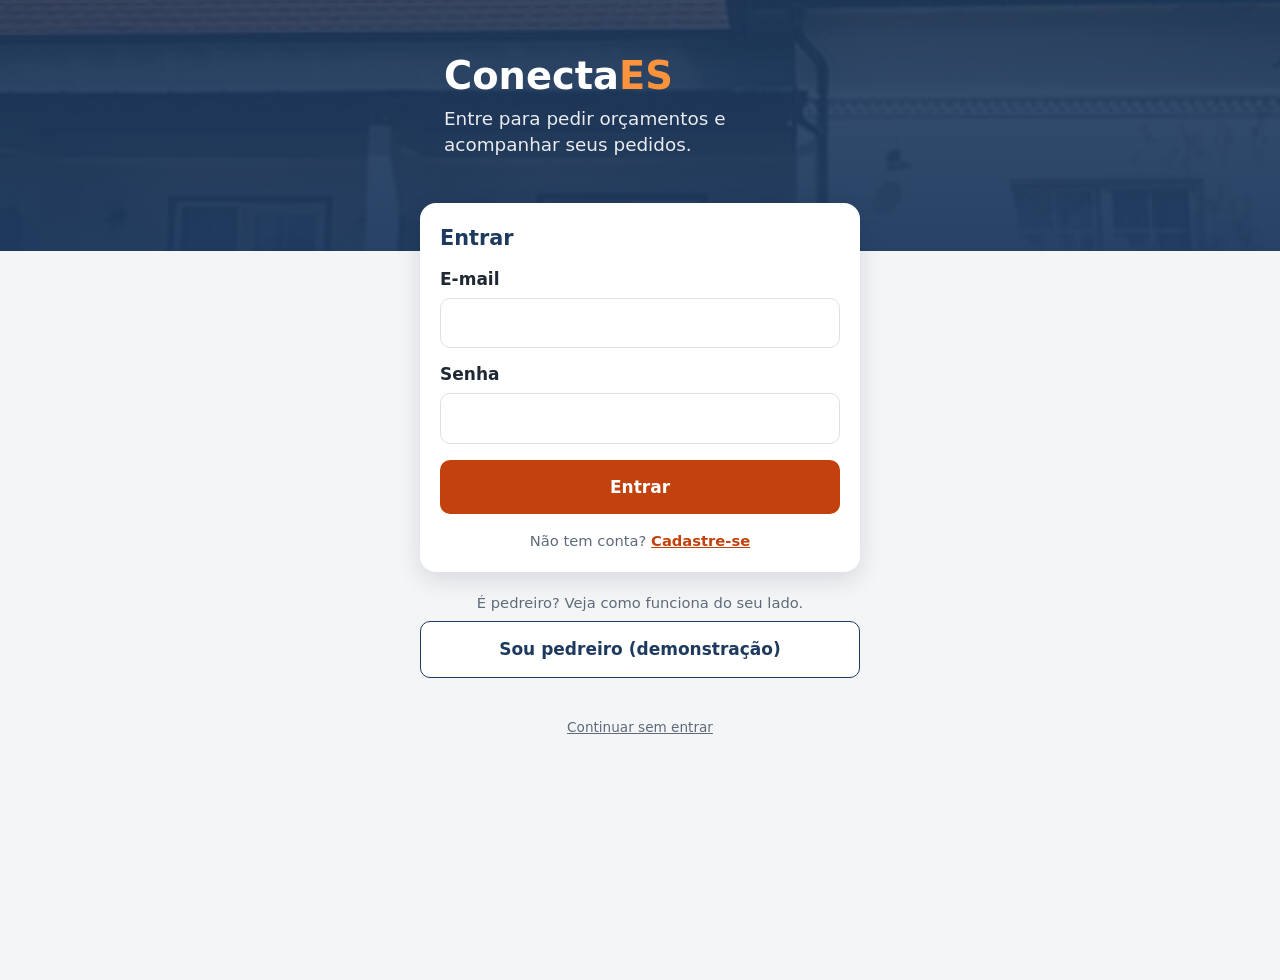
==== atender.html @ 0e2b54bf "Acrescenta a área do pedreiro de demonstração Entrando como pedreiro, o Carlos Pereira vê os pedidos" ====
<!doctype html>
<html lang="pt-BR">
<head>
  <meta charset="utf-8">
  <meta name="viewport" content="width=device-width, initial-scale=1">
  <meta name="theme-color" content="#1e3a5f">
  <title>Atender pedido · ConectaES</title>
  <link rel="manifest" href="manifest.json">
  <link rel="apple-touch-icon" href="icones/icone-192.png">
  <meta name="apple-mobile-web-app-capable" content="yes">
  <link rel="stylesheet" href="css/estilo.css">
</head>
<body>
  <!-- Um pedido visto pelo pedreiro: conversa (RF06), envio do orçamento
       e marcação de serviço concluído (RF07) -->
  <header class="cabecalho">
    <a class="voltar" href="painel-pedreiro.html" aria-label="Voltar">←</a>
    <h1 id="titulo">Pedido</h1>
  </header>

  <main class="conteudo">
    <div id="pedido"></div>

    <form class="enviar-mensagem" id="form-mensagem">
      <input id="mensagem" type="text" placeholder="Escreva uma mensagem" aria-label="Mensagem">
      <button type="submit">Enviar</button>
    </form>
  </main>

  <script src="js/dados.js"></script>
  <script src="js/estado.js"></script>
  <script src="js/app.js"></script>
  <script src="js/atender.js"></script>
</body>
</html>
---- css/estilo.css ----
/* =========================================================
   ConectaES - estilo único de todas as telas
   Pensado primeiro para celular (mobile first).
   ========================================================= */

/* Cores e medidas usadas no app inteiro. Mudar aqui muda em todo lugar. */
:root {
  --azul: #1e3a5f;          /* cabeçalho e textos de destaque */
  --laranja: #c2410c;       /* botões principais */
  --laranja-claro: #ffedd5; /* fundos de aviso */
  --verde: #15803d;         /* status positivos */
  --fundo: #f4f5f7;         /* fundo da tela */
  --cartao: #ffffff;        /* fundo dos cartões */
  --texto: #1f2933;
  --texto-suave: #5f6b7a;
  --borda: #dde1e6;
  --raio: 12px;             /* arredondamento dos cantos */
}

* { box-sizing: border-box; }

body {
  margin: 0;
  font-family: system-ui, -apple-system, "Segoe UI", Roboto, sans-serif;
  font-size: 17px;          /* letra grande, pensando no RNF02 */
  line-height: 1.45;
  color: var(--texto);
  background: var(--fundo);
  padding-bottom: 80px;     /* espaço para a barra de navegação de baixo */
}

/* ---------- Cabeçalho ---------- */
.cabecalho {
  position: sticky;
  top: 0;
  z-index: 10;
  display: flex;
  align-items: center;
  gap: 12px;
  padding: 14px 16px;
  background: var(--azul);
  color: #fff;
}
.cabecalho h1 { margin: 0; font-size: 1.15rem; }
.cabecalho a.voltar {
  color: #fff;
  text-decoration: none;
  font-size: 1.5rem;
  line-height: 1;
  padding: 4px 8px 4px 0;
}

.conteudo { padding: 16px; max-width: 560px; margin: 0 auto; }

/* ---------- Cartões ---------- */
.cartao {
  display: block;
  background: var(--cartao);
  border: 1px solid var(--borda);
  border-radius: var(--raio);
  padding: 14px;
  margin-bottom: 12px;
  color: inherit;
  text-decoration: none;
}
a.cartao:active { background: #eef2f7; }

.linha { display: flex; align-items: center; gap: 12px; }

/* Círculo com as iniciais, no lugar da foto do pedreiro */
.avatar {
  flex: none;
  width: 52px;
  height: 52px;
  border-radius: 50%;
  background: var(--azul);
  color: #fff;
  display: grid;
  place-items: center;
  font-weight: 700;
}
.avatar.grande { width: 88px; height: 88px; font-size: 1.6rem; margin: 0 auto; }

.nome { font-weight: 700; margin: 0; }
.suave { color: var(--texto-suave); font-size: 0.92rem; margin: 2px 0 0; }
.nota { color: #b45309; font-weight: 700; }
.confirmados { color: var(--verde); font-size: 0.92rem; font-weight: 600; }

/* ---------- Formulários ---------- */
label { display: block; font-weight: 600; margin: 14px 0 6px; }
input, select, textarea {
  width: 100%;
  font: inherit;
  padding: 12px;
  border: 1px solid var(--borda);
  border-radius: 10px;
  background: #fff;
}
textarea { min-height: 110px; resize: vertical; }

.filtros { display: grid; grid-template-columns: 1fr 1fr; gap: 8px; margin: 10px 0 16px; }
.filtros select { padding: 10px; }

/* ---------- Botões ---------- */
.botao {
  display: block;
  width: 100%;
  margin-top: 16px;
  padding: 15px;
  border: none;
  border-radius: 10px;
  background: var(--laranja);
  color: #fff;
  font: inherit;
  font-weight: 700;
  text-align: center;
  text-decoration: none;
  cursor: pointer;
}
.botao.secundario { background: #fff; color: var(--azul); border: 1px solid var(--azul); }
.botoes-lado { display: grid; grid-template-columns: 1fr 1fr; gap: 10px; }
.botoes-lado .botao { margin-top: 12px; }

/* Botão que fica preso na parte de baixo da tela (perfil) */
.rodape-fixo {
  position: fixed;
  left: 0; right: 0; bottom: 64px;
  padding: 0 16px 12px;
  background: linear-gradient(transparent, var(--fundo) 35%);
}
.rodape-fixo .botao { max-width: 528px; margin: 0 auto; }

/* ---------- Perfil ---------- */
.perfil-topo { text-align: center; padding: 8px 0 4px; }
.perfil-topo h2 { margin: 10px 0 2px; }
.etiquetas { display: flex; flex-wrap: wrap; gap: 6px; justify-content: center; margin: 8px 0; }
.etiqueta {
  background: #e6edf5;
  color: var(--azul);
  border-radius: 99px;
  padding: 3px 10px;
  font-size: 0.85rem;
  font-weight: 600;
}
.numeros { display: grid; grid-template-columns: 1fr 1fr; gap: 10px; text-align: center; }
.numeros strong { display: block; font-size: 1.3rem; }

.obras { display: grid; grid-template-columns: 1fr 1fr; gap: 10px; }
/* Foto da obra com a legenda numa faixa escura por cima */
.obra {
  position: relative;
  margin: 0;
  aspect-ratio: 4 / 3;
  border-radius: 10px;
  overflow: hidden;
  background: #e9edf2; /* aparece enquanto a foto carrega */
}
.obra img { width: 100%; height: 100%; object-fit: cover; display: block; }
.obra figcaption {
  position: absolute;
  left: 0; right: 0; bottom: 0;
  padding: 16px 8px 6px;
  background: linear-gradient(transparent, rgba(0, 0, 0, 0.65));
  color: #fff;
  font-size: 0.85rem;
  font-weight: 600;
}

h3 { font-size: 1rem; margin: 22px 0 10px; color: var(--azul); }

/* ---------- Status dos pedidos ---------- */
.status {
  display: inline-block;
  border-radius: 99px;
  padding: 2px 10px;
  font-size: 0.82rem;
  font-weight: 700;
  background: #e6edf5;
  color: var(--azul);
}
.status.atencao { background: var(--laranja-claro); color: #9a3412; }
.status.ok { background: #dcfce7; color: var(--verde); }

/* ---------- Conversa do pedido ---------- */
.mensagem {
  max-width: 85%;
  padding: 10px 12px;
  border-radius: 12px;
  margin: 8px 0;
  background: #fff;
  border: 1px solid var(--borda);
}
.mensagem.cliente { margin-left: auto; background: #e6edf5; border-color: #cfdcea; }
.mensagem small { display: block; color: var(--texto-suave); font-size: 0.78rem; }

.caixa-orcamento {
  border: 2px solid var(--azul);
  border-radius: var(--raio);
  background: #fff;
  padding: 14px;
  margin: 12px 0;
}
.caixa-orcamento dl { margin: 0; display: grid; grid-template-columns: auto 1fr; gap: 4px 12px; }
.caixa-orcamento dt { color: var(--texto-suave); }
.caixa-orcamento dd { margin: 0; font-weight: 600; }

.aviso {
  background: var(--laranja-claro);
  border-radius: var(--raio);
  padding: 14px;
  margin: 12px 0;
}

.enviar-mensagem { display: flex; gap: 8px; margin-top: 16px; }
.enviar-mensagem input { flex: 1; }
.enviar-mensagem button {
  border: none;
  border-radius: 10px;
  background: var(--azul);
  color: #fff;
  font: inherit;
  font-weight: 700;
  padding: 0 16px;
}

/* ---------- Estrelas da avaliação ---------- */
.estrelas { display: flex; gap: 6px; justify-content: center; margin: 12px 0; }
.estrelas button {
  border: none;
  background: none;
  font-size: 2.6rem;
  line-height: 1;
  color: #cbd2d9;
  cursor: pointer;
  padding: 0 2px;
}
.estrelas button.acesa { color: #f59e0b; }

/* ---------- Barra de navegação de baixo ---------- */
.navegacao {
  position: fixed;
  left: 0; right: 0; bottom: 0;
  height: 64px;
  display: grid;
  grid-template-columns: repeat(4, 1fr);
  background: #fff;
  border-top: 1px solid var(--borda);
  z-index: 20;
}
.navegacao a {
  display: grid;
  place-items: center;
  text-decoration: none;
  color: var(--texto-suave);
  font-size: 0.85rem;
  font-weight: 600;
}
.navegacao a.ativo { color: var(--laranja); }
.navegacao span { font-size: 1.3rem; display: block; text-align: center; }

/* ---------- Tela de entrada ---------- */
.entrada { min-height: 100vh; padding-bottom: 24px; }
.marca { color: var(--azul); font-size: 2rem; font-weight: 800; margin: 0; }
.marca span { color: var(--laranja); }

/* Faixa do topo das telas de entrada e cadastro */
.entrada-topo {
  padding: 48px 24px 72px;
  color: #fff;
  /* azul por cima da foto, para o texto continuar legível */
  background: linear-gradient(rgba(30, 58, 95, 0.88), rgba(30, 58, 95, 0.96)),
              url("../img/obras/reboco-fachada.jpg") center / cover;
}
.entrada-topo > * { max-width: 392px; margin-left: auto; margin-right: auto; }
.entrada-topo .marca { color: #fff; font-size: 2.4rem; }
.entrada-topo .marca span { color: #fb923c; } /* laranja mais claro, para contrastar com o azul */
.slogan { font-size: 1.15rem; margin: 2px auto 20px; opacity: 0.9; }
.selos { list-style: none; padding: 0; font-size: 0.92rem; }
.selos li { display: flex; gap: 8px; margin: 6px auto; }
.selos span { color: #fb923c; font-weight: 800; }

/* Cartão branco do formulário, sobreposto à faixa azul */
.entrada-cartao {
  position: relative;
  margin: -48px 16px 0;
  padding: 20px;
  background: var(--cartao);
  border-radius: 16px;
  box-shadow: 0 8px 24px rgba(15, 23, 42, 0.12);
}
@media (min-width: 472px) {
  .entrada-cartao { max-width: 440px; margin-left: auto; margin-right: auto; }
}
.entrada-cartao h1 { margin: 0 0 4px; font-size: 1.3rem; color: var(--azul); }
.entrada-cartao a { color: var(--laranja); font-weight: 600; }
.entrada-pedreiro { margin: 20px 16px 0; text-align: center; }
@media (min-width: 472px) { .entrada-pedreiro { max-width: 440px; margin-left: auto; margin-right: auto; } }
.entrada-pedreiro .botao { margin-top: 8px; }

.reiniciar {
  display: block;
  margin-top: 40px;
  text-align: center;
  color: var(--texto-suave);
  font-size: 0.85rem;
}

.vazio { text-align: center; color: var(--texto-suave); padding: 30px 10px; }

/* ---------- Página inicial (vitrine) ---------- */
.topo-inicio {
  display: flex;
  align-items: center;
  justify-content: space-between;
  padding: 14px 16px;
  background: var(--azul);
}
.topo-inicio .marca { color: #fff; font-size: 1.5rem; }
.topo-inicio .marca span { color: #fb923c; }
.botao-conta {
  padding: 8px 14px;
  border: 1px solid rgba(255, 255, 255, 0.6);
  border-radius: 999px;
  color: #fff;
  font-size: 0.9rem;
  font-weight: 600;
  text-decoration: none;
}

.vitrine {
  padding: 20px 16px 28px;
  color: #fff;
  background: linear-gradient(rgba(30, 58, 95, 0.9), rgba(30, 58, 95, 0.97)),
              url("../img/obras/reboco-fachada.jpg") center / cover;
}
.vitrine > * { max-width: 528px; margin-left: auto; margin-right: auto; }
.vitrine h1 { font-size: 1.45rem; line-height: 1.25; margin-top: 0; margin-bottom: 4px; }
.vitrine .slogan { margin-bottom: 16px; }

/* Campo de busca com o botão dentro, no estilo dos classificados */
.busca-rapida { display: flex; background: #fff; border-radius: 999px; padding: 4px; }
.busca-rapida input { border: none; border-radius: 999px; background: transparent; }
.busca-rapida input:focus { outline: none; }
.busca-rapida button {
  flex: none;
  width: 46px;
  border: none;
  border-radius: 999px;
  background: var(--laranja);
  font-size: 1.1rem;
  cursor: pointer;
}

.titulo-secao { font-size: 1.1rem; color: var(--azul); margin: 22px 0 10px; }

.categorias { display: grid; grid-template-columns: repeat(4, 1fr); gap: 8px; }
.categoria {
  display: flex;
  flex-direction: column;
  align-items: center;
  gap: 4px;
  padding: 10px 4px;
  background: var(--cartao);
  border: 1px solid var(--borda);
  border-radius: var(--raio);
  color: var(--texto);
  font-size: 0.78rem;
  font-weight: 600;
  text-align: center;
  line-height: 1.2;
  text-decoration: none;
}
.categoria span { font-size: 1.6rem; }

/* Cartões de destaque que rolam para o lado */
.destaques {
  display: flex;
  gap: 12px;
  overflow-x: auto;
  scroll-snap-type: x mandatory;
  scroll-padding-left: 16px;
  margin: 0 -16px;
  padding: 0 16px 6px;
}
.destaque {
  flex: 0 0 72%;
  max-width: 260px;
  scroll-snap-align: start;
  background: var(--cartao);
  border: 1px solid var(--borda);
  border-radius: var(--raio);
  overflow: hidden;
  color: var(--texto);
  text-decoration: none;
}
.destaque img { width: 100%; aspect-ratio: 16 / 9; object-fit: cover; display: block; }
.destaque-texto { padding: 10px 12px 12px; }

/* Como funciona: banners que deslizam, no estilo das vitrines de loja */
.carrossel { position: relative; }
.slides {
  display: flex;
  overflow-x: auto;
  scroll-snap-type: x mandatory;
  scroll-behavior: smooth;
  scrollbar-width: none;           /* esconde a barra de rolagem */
  border-radius: 18px;
}
.slides::-webkit-scrollbar { display: none; }
.slide {
  flex: 0 0 100%;
  scroll-snap-align: start;
  display: grid;
  grid-template-columns: 1.25fr 1fr;
  align-items: center;
  gap: 8px;
  min-height: 190px;
  padding: 20px 18px 30px;
  color: #fff;
  overflow: hidden;
}
.slide-azul    { background: linear-gradient(135deg, #1e3a5f, #2f5d93); }
.slide-laranja { background: linear-gradient(135deg, #c2410c, #f97316); }
.slide-verde   { background: linear-gradient(135deg, #166534, #22a35a); }

.slide-etapa {
  margin: 0 0 4px;
  font-size: 0.75rem;
  font-weight: 700;
  letter-spacing: 0.06em;
  text-transform: uppercase;
  opacity: 0.85;
}
.slide h3 { margin: 0 0 14px; color: #fff; font-size: 1.3rem; font-weight: 800; line-height: 1.15; }
.slide-botao {
  display: inline-block;
  padding: 9px 16px;
  border-radius: 999px;
  font-size: 0.88rem;
  font-weight: 700;
  text-decoration: none;
  white-space: nowrap;
}
.slide-azul .slide-botao    { background: #f97316; color: #fff; }
.slide-laranja .slide-botao { background: var(--azul); color: #fff; }
.slide-verde .slide-botao   { background: #fff; color: #166534; }

/* Foto inclinada com uma forma escura atrás */
.slide-visual { position: relative; height: 140px; }
.slide-visual::before {
  content: "";
  position: absolute;
  inset: 8px -10px -6px 10px;
  border-radius: 26px;
  background: rgba(0, 0, 0, 0.22);
  transform: rotate(-12deg);
}
.slide-visual img {
  position: relative;
  width: 100%;
  height: 100%;
  object-fit: cover;
  border-radius: 18px;
  border: 3px solid rgba(255, 255, 255, 0.9);
  transform: rotate(6deg);
  box-shadow: 0 10px 20px rgba(0, 0, 0, 0.25);
}

/* Tracinhos que mostram em qual banner está */
.pontos {
  position: absolute;
  left: 0; right: 0; bottom: 10px;
  display: flex;
  justify-content: center;
  gap: 6px;
}
.pontos button {
  width: 22px;
  height: 4px;
  padding: 0;
  border: none;
  border-radius: 2px;
  background: rgba(255, 255, 255, 0.45);
  cursor: pointer;
}
.pontos button.ativo { width: 34px; background: #fff; }

/* Setas: só aparecem em telas largas; no celular, arrasta-se com o dedo */
.seta {
  display: none;
  position: absolute;
  top: 50%;
  width: 36px;
  height: 36px;
  margin-top: -18px;
  border: 1px solid var(--borda);
  border-radius: 50%;
  background: #fff;
  color: var(--texto);
  font-size: 1.3rem;
  line-height: 1;
  cursor: pointer;
}
.seta-esquerda { left: -18px; }
.seta-direita  { right: -18px; }
@media (min-width: 600px) {
  .seta { display: block; }
  .slide { padding-left: 32px; padding-right: 28px; }
}
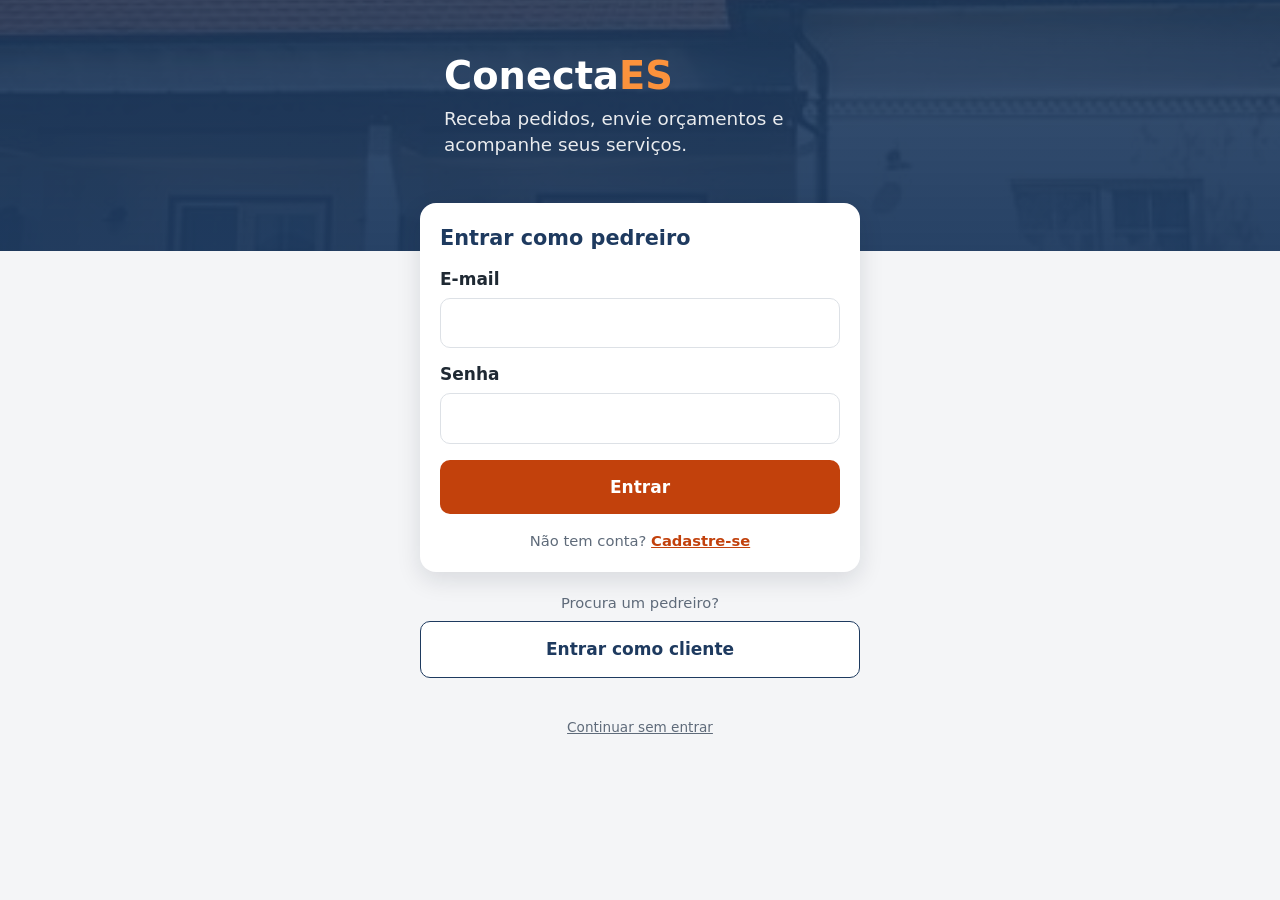
==== commit 3582f947: "Troca os emojis por ícones SVG do Lucide Co-Authored-By: Claude Opus 5.5 <noreply@anthropic.com>" ====
--- a/atender.html
+++ b/atender.html
@@ -14,7 +14,7 @@
   <!-- Um pedido visto pelo pedreiro: conversa (RF06), envio do orçamento
        e marcação de serviço concluído (RF07) -->
   <header class="cabecalho">
-    <a class="voltar" href="painel-pedreiro.html" aria-label="Voltar">←</a>
+    <a class="voltar" href="painel-pedreiro.html" aria-label="Voltar"></a>
     <h1 id="titulo">Pedido</h1>
   </header>
 
@@ -29,6 +29,7 @@
 
   <script src="js/dados.js"></script>
   <script src="js/estado.js"></script>
+  <script src="js/icones.js"></script>
   <script src="js/app.js"></script>
   <script src="js/atender.js"></script>
 </body>
--- a/css/estilo.css
+++ b/css/estilo.css
@@ -19,6 +19,12 @@
 
 * { box-sizing: border-box; }
 
+/* Ícones SVG (ver js/icones.js): do tamanho da letra e da cor do texto */
+.icone { width: 1.2em; height: 1.2em; flex: none; vertical-align: -0.22em; }
+.com-icone { display: flex; align-items: center; gap: 6px; }
+.com-icone .icone { width: 1em; height: 1em; }
+.busca-rapida button .icone { width: 20px; height: 20px; }
+
 body {
   margin: 0;
   font-family: system-ui, -apple-system, "Segoe UI", Roboto, sans-serif;
@@ -43,10 +49,9 @@
 }
 .cabecalho h1 { margin: 0; font-size: 1.15rem; }
 .cabecalho a.voltar {
-  color: #fff;
-  text-decoration: none;
-  font-size: 1.5rem;
-  line-height: 1;
+  display: flex;
+  color: #fff;
+  text-decoration: none;
   padding: 4px 8px 4px 0;
 }
 
@@ -256,7 +261,8 @@
   font-weight: 600;
 }
 .navegacao a.ativo { color: var(--laranja); }
-.navegacao span { font-size: 1.3rem; display: block; text-align: center; }
+.navegacao span { display: block; text-align: center; }
+.navegacao span .icone { width: 24px; height: 24px; }
 
 /* ---------- Tela de entrada ---------- */
 .entrada { min-height: 100vh; padding-bottom: 24px; }
@@ -294,6 +300,23 @@
 .entrada-cartao h1 { margin: 0 0 4px; font-size: 1.3rem; color: var(--azul); }
 .entrada-cartao a { color: var(--laranja); font-weight: 600; }
 .entrada-pedreiro { margin: 20px 16px 0; text-align: center; }
+
+/* Caixinhas de marcar em forma de etiqueta (especialidades do pedreiro) */
+.opcoes { display: flex; flex-wrap: wrap; gap: 8px; }
+.opcao {
+  display: flex;
+  align-items: center;
+  gap: 6px;
+  margin: 0;
+  padding: 8px 12px;
+  border: 1px solid var(--borda);
+  border-radius: 999px;
+  font-weight: 600;
+  font-size: 0.92rem;
+  cursor: pointer;
+}
+.opcao input { width: auto; margin: 0; accent-color: var(--laranja); }
+.opcao:has(input:checked) { background: var(--laranja-claro); border-color: var(--laranja); color: #9a3412; }
 @media (min-width: 472px) { .entrada-pedreiro { max-width: 440px; margin-left: auto; margin-right: auto; } }
 .entrada-pedreiro .botao { margin-top: 8px; }
 
@@ -347,7 +370,9 @@
   border: none;
   border-radius: 999px;
   background: var(--laranja);
-  font-size: 1.1rem;
+  color: #fff;
+  display: grid;
+  place-items: center;
   cursor: pointer;
 }
 
@@ -370,7 +395,16 @@
   line-height: 1.2;
   text-decoration: none;
 }
-.categoria span { font-size: 1.6rem; }
+.categoria span {
+  display: grid;
+  place-items: center;
+  width: 44px;
+  height: 44px;
+  border-radius: 50%;
+  background: var(--laranja-claro);
+  color: var(--laranja);
+}
+.categoria span .icone { width: 22px; height: 22px; }
 
 /* Cartões de destaque que rolam para o lado */
 .destaques {
@@ -497,13 +531,87 @@
   border-radius: 50%;
   background: #fff;
   color: var(--texto);
-  font-size: 1.3rem;
-  line-height: 1;
+  place-items: center;
   cursor: pointer;
 }
 .seta-esquerda { left: -18px; }
 .seta-direita  { right: -18px; }
 @media (min-width: 600px) {
-  .seta { display: block; }
+  .seta { display: grid; }
   .slide { padding-left: 32px; padding-right: 28px; }
 }
+
+/* =========================================================
+   Computador (telas a partir de 900px de largura)
+   No celular nada muda. No computador, o app vira um site:
+   menu no topo, conteúdo mais largo e mais colunas.
+   ========================================================= */
+@media (min-width: 900px) {
+  /* Margem lateral que alinha cabeçalho e conteúdo numa faixa de 1080px */
+  :root { --margem: max(24px, calc((100vw - 1080px) / 2)); }
+
+  body { padding-bottom: 0; }
+
+  /* Cabeçalhos com a mesma altura do menu e alinhados ao conteúdo */
+  .cabecalho, .topo-inicio {
+    position: sticky;
+    top: 0;
+    z-index: 10;
+    height: 64px;
+    padding: 0 var(--margem);
+  }
+
+  /* A barra de baixo sobe para o canto direito do cabeçalho */
+  .navegacao {
+    top: 0;
+    bottom: auto;
+    left: auto;
+    right: var(--margem);
+    height: 64px;
+    display: flex !important;
+    gap: 28px;
+    background: transparent;
+    border: none;
+  }
+  .navegacao a { color: rgba(255, 255, 255, 0.85); font-size: 0.95rem; }
+  .navegacao a:hover { color: #fff; }
+  .navegacao a.ativo { color: #fb923c; }
+  .navegacao a div { display: flex; align-items: center; gap: 6px; }
+  .navegacao span .icone { width: 18px; height: 18px; }
+  #conta { display: none; } /* o menu do topo já tem "Entrar" e "Pedidos" */
+
+  .rodape-fixo { bottom: 0; }
+  .rodape-fixo .botao { max-width: 820px; }
+  .conteudo { padding: 24px 0 40px; }
+  .conteudo.largo { max-width: none; padding-left: var(--margem); padding-right: var(--margem); }
+  .conteudo.medio { max-width: 820px; }
+
+  /* Página inicial */
+  .vitrine { padding: 56px var(--margem) 64px; }
+  .vitrine > * { max-width: 640px; margin-left: 0; }
+  .vitrine h1 { font-size: 2.3rem; }
+  .vitrine .slogan { font-size: 1.2rem; }
+  .categorias { grid-template-columns: repeat(8, 1fr); gap: 12px; }
+  .categoria { padding: 16px 6px; font-size: 0.85rem; }
+  .categoria span { width: 52px; height: 52px; }
+  .destaques {
+    display: grid;
+    grid-template-columns: repeat(4, 1fr);
+    gap: 16px;
+    overflow: visible;
+    margin: 0;
+    padding: 0;
+  }
+  .destaque { max-width: none; }
+  .slide { min-height: 280px; padding: 32px 48px; }
+  .slide h3 { font-size: 2rem; }
+  .slide-visual { height: 220px; max-width: 360px; justify-self: end; width: 100%; }
+
+  /* Busca: resultados em três colunas */
+  .largo #lista:not(:empty) { display: grid; grid-template-columns: repeat(3, 1fr); gap: 16px; }
+  .largo #lista .cartao { margin: 0; }
+  .largo #lista .vazio { grid-column: 1 / -1; }
+
+  /* Perfil: obras em quatro colunas */
+  .obras { grid-template-columns: repeat(4, 1fr); }
+}
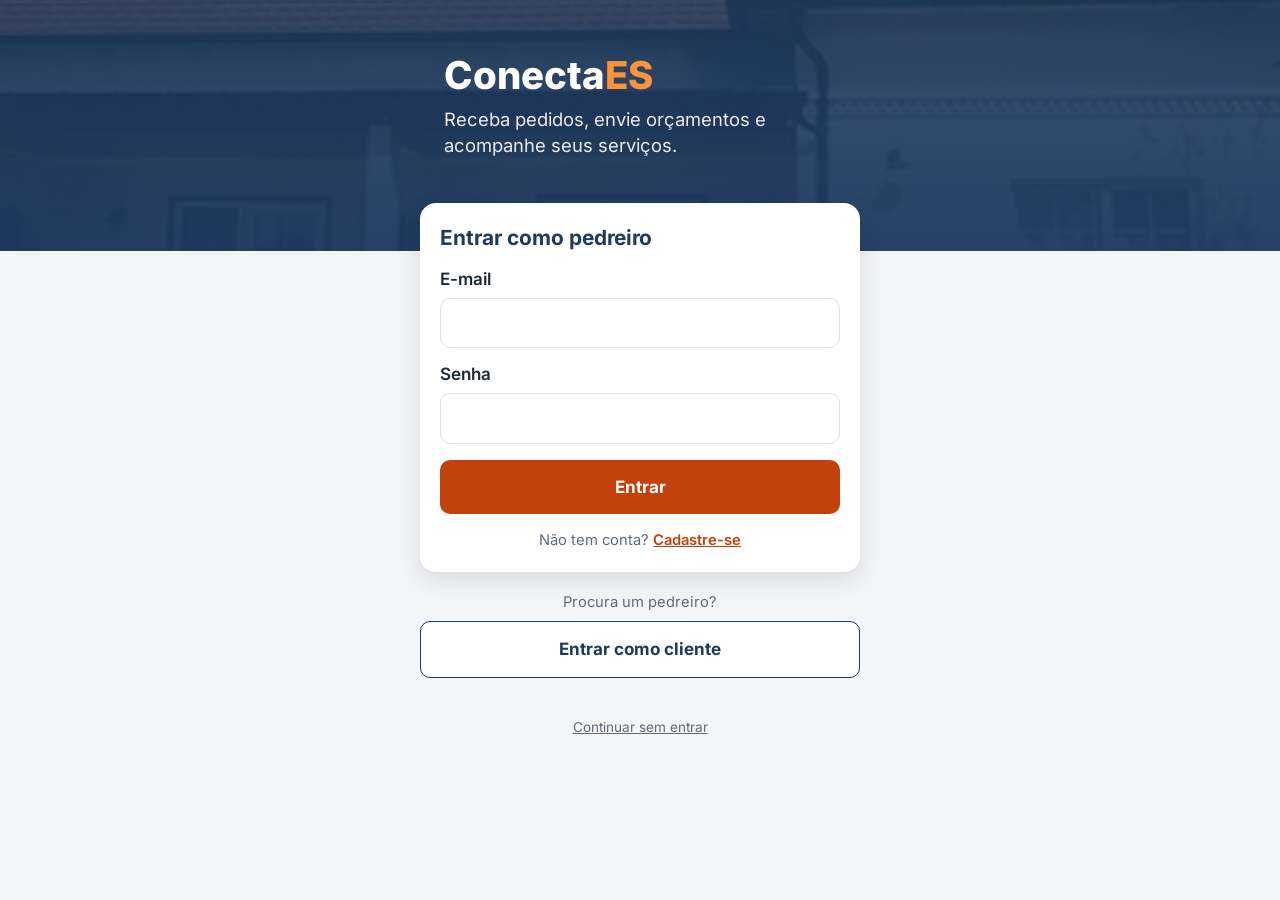
==== commit 3f95124d: "Correções de acessibilidade, SEO e PWA apontadas pelo Lighthouse Contraste do botão do primeiro bann" ====
--- a/atender.html
+++ b/atender.html
@@ -4,8 +4,10 @@
   <meta charset="utf-8">
   <meta name="viewport" content="width=device-width, initial-scale=1">
   <meta name="theme-color" content="#1e3a5f">
+  <meta name="description" content="Protótipo do ConectaES, plataforma para contratar pedreiros autônomos na Grande Vitória (ES).">
   <title>Atender pedido · ConectaES</title>
   <link rel="manifest" href="manifest.json">
+  <link rel="icon" href="icones/icone-192.png">
   <link rel="apple-touch-icon" href="icones/icone-192.png">
   <meta name="apple-mobile-web-app-capable" content="yes">
   <link rel="stylesheet" href="css/estilo.css">
--- a/css/estilo.css
+++ b/css/estilo.css
@@ -15,6 +15,50 @@
   --texto-suave: #5f6b7a;
   --borda: #dde1e6;
   --raio: 12px;             /* arredondamento dos cantos */
+
+  /* Cores derivadas, que mudam no modo escuro */
+  --titulo: var(--azul);          /* títulos e textos em azul */
+  --laranja-texto: var(--laranja);/* textos e links em laranja */
+  --laranja-escuro: #9a3412;      /* texto sobre fundo laranja-claro */
+  --azul-claro: #e6edf5;          /* etiquetas, mensagens do cliente */
+  --verde-claro: #dcfce7;         /* fundo de status positivo */
+  --nota: #b45309;                /* estrelas e notas */
+  --erro: #b91c1c;
+  --cartao-toque: #eef2f7;        /* cartão sendo tocado */
+  --aviso-fundo: #1f2933;         /* avisos rápidos */
+}
+
+/* Modo escuro: acompanha o tema escolhido no celular ou no computador.
+   Só as cores mudam; o resto do arquivo usa estas variáveis. */
+@media (prefers-color-scheme: dark) {
+  :root {
+    --fundo: #0f1720;
+    --cartao: #18222e;
+    --texto: #e5e9ee;
+    --texto-suave: #9aa5b1;
+    --borda: #2b3644;
+    --verde: #22c55e;
+    --laranja-claro: #3a2416;
+    --titulo: #9ec5f0;
+    --laranja-texto: #fb923c;
+    --laranja-escuro: #fdba74;
+    --azul-claro: #1f3147;
+    --verde-claro: #12301f;
+    --nota: #fbbf24;
+    --erro: #f87171;
+    --cartao-toque: #223042;
+    --aviso-fundo: #2b3644;
+    color-scheme: dark; /* campos, barras de rolagem e afins no tema escuro */
+  }
+}
+
+/* Fonte Inter, guardada no próprio app (fontes/) para funcionar sem
+   internet. Licença OFL, ver CREDITOS.md. Cobre letras com acento. */
+@font-face {
+  font-family: "Inter";
+  src: url("../fontes/inter.woff2") format("woff2");
+  font-weight: 100 900;
+  font-display: swap;
 }
 
 * { box-sizing: border-box; }
@@ -27,7 +71,7 @@
 
 body {
   margin: 0;
-  font-family: system-ui, -apple-system, "Segoe UI", Roboto, sans-serif;
+  font-family: "Inter", system-ui, -apple-system, "Segoe UI", Roboto, sans-serif;
   font-size: 17px;          /* letra grande, pensando no RNF02 */
   line-height: 1.45;
   color: var(--texto);
@@ -68,7 +112,7 @@
   color: inherit;
   text-decoration: none;
 }
-a.cartao:active { background: #eef2f7; }
+a.cartao:active { background: var(--cartao-toque); }
 
 .linha { display: flex; align-items: center; gap: 12px; }
 
@@ -88,7 +132,8 @@
 
 .nome { font-weight: 700; margin: 0; }
 .suave { color: var(--texto-suave); font-size: 0.92rem; margin: 2px 0 0; }
-.nota { color: #b45309; font-weight: 700; }
+.nota { color: var(--nota); font-weight: 700; }
+.erro { color: var(--erro); }
 .confirmados { color: var(--verde); font-size: 0.92rem; font-weight: 600; }
 
 /* ---------- Formulários ---------- */
@@ -99,12 +144,11 @@
   padding: 12px;
   border: 1px solid var(--borda);
   border-radius: 10px;
-  background: #fff;
+  background: var(--cartao);
+  color: var(--texto);
 }
 textarea { min-height: 110px; resize: vertical; }
 
-.filtros { display: grid; grid-template-columns: 1fr 1fr; gap: 8px; margin: 10px 0 16px; }
-.filtros select { padding: 10px; }
 
 /* ---------- Botões ---------- */
 .botao {
@@ -122,7 +166,7 @@
   text-decoration: none;
   cursor: pointer;
 }
-.botao.secundario { background: #fff; color: var(--azul); border: 1px solid var(--azul); }
+.botao.secundario { background: var(--cartao); color: var(--titulo); border: 1px solid var(--titulo); }
 .botoes-lado { display: grid; grid-template-columns: 1fr 1fr; gap: 10px; }
 .botoes-lado .botao { margin-top: 12px; }
 
@@ -136,12 +180,19 @@
 .rodape-fixo .botao { max-width: 528px; margin: 0 auto; }
 
 /* ---------- Perfil ---------- */
-.perfil-topo { text-align: center; padding: 8px 0 4px; }
+/* Capa do perfil: foto de obra de ponta a ponta, com a bolinha por cima */
+.perfil-capa {
+  height: 150px;
+  margin: -16px -16px 0;
+  background: var(--azul) center / cover;
+}
+.perfil-topo { text-align: center; padding: 0 0 4px; }
+.perfil-topo .avatar.grande { position: relative; margin-top: -44px; border: 4px solid var(--fundo); }
 .perfil-topo h2 { margin: 10px 0 2px; }
 .etiquetas { display: flex; flex-wrap: wrap; gap: 6px; justify-content: center; margin: 8px 0; }
 .etiqueta {
-  background: #e6edf5;
-  color: var(--azul);
+  background: var(--azul-claro);
+  color: var(--titulo);
   border-radius: 99px;
   padding: 3px 10px;
   font-size: 0.85rem;
@@ -154,14 +205,53 @@
 /* Foto da obra com a legenda numa faixa escura por cima */
 .obra {
   position: relative;
+  display: block;
+  width: 100%;
   margin: 0;
+  padding: 0;
+  border: none;
+  font: inherit;
+  text-align: left;
   aspect-ratio: 4 / 3;
   border-radius: 10px;
   overflow: hidden;
-  background: #e9edf2; /* aparece enquanto a foto carrega */
-}
-.obra img { width: 100%; height: 100%; object-fit: cover; display: block; }
-.obra figcaption {
+  background: var(--borda); /* aparece enquanto a foto carrega */
+}
+.obra img { width: 100%; height: 100%; object-fit: cover; display: block; transition: transform 0.25s; }
+.obra { cursor: zoom-in; }
+.obra:hover img { transform: scale(1.04); }
+
+/* Foto ampliada em tela cheia */
+.ampliacao {
+  position: fixed;
+  inset: 0;
+  z-index: 50;
+  display: grid;
+  place-items: center;
+  padding: 16px;
+  background: rgba(10, 15, 25, 0.92);
+}
+.ampliacao[hidden] { display: none; }
+.ampliacao figure { margin: 0; text-align: center; color: #fff; }
+.ampliacao img { width: 100%; max-width: 640px; border-radius: 12px; }
+.ampliacao figcaption { margin-top: 10px; font-weight: 600; }
+.ampliacao button {
+  display: grid;
+  place-items: center;
+  width: 44px;
+  height: 44px;
+  border: none;
+  border-radius: 50%;
+  background: rgba(255, 255, 255, 0.15);
+  color: #fff;
+  cursor: pointer;
+}
+.ampliacao-fechar { position: absolute; top: 16px; right: 16px; }
+.ampliacao-seta { position: absolute; top: 50%; margin-top: -22px; z-index: 1; background: rgba(0, 0, 0, 0.55) !important; }
+.ampliacao-seta.esquerda { left: 12px; }
+.ampliacao-seta.direita { right: 12px; }
+.ampliacao figure { width: 100%; max-width: 640px; }
+.obra .legenda {
   position: absolute;
   left: 0; right: 0; bottom: 0;
   padding: 16px 8px 6px;
@@ -171,7 +261,7 @@
   font-weight: 600;
 }
 
-h3 { font-size: 1rem; margin: 22px 0 10px; color: var(--azul); }
+h3 { font-size: 1rem; margin: 22px 0 10px; color: var(--titulo); }
 
 /* ---------- Status dos pedidos ---------- */
 .status {
@@ -180,11 +270,11 @@
   padding: 2px 10px;
   font-size: 0.82rem;
   font-weight: 700;
-  background: #e6edf5;
-  color: var(--azul);
-}
-.status.atencao { background: var(--laranja-claro); color: #9a3412; }
-.status.ok { background: #dcfce7; color: var(--verde); }
+  background: var(--azul-claro);
+  color: var(--titulo);
+}
+.status.atencao { background: var(--laranja-claro); color: var(--laranja-escuro); }
+.status.ok { background: var(--verde-claro); color: var(--verde); }
 
 /* ---------- Conversa do pedido ---------- */
 .mensagem {
@@ -192,16 +282,16 @@
   padding: 10px 12px;
   border-radius: 12px;
   margin: 8px 0;
-  background: #fff;
-  border: 1px solid var(--borda);
-}
-.mensagem.cliente { margin-left: auto; background: #e6edf5; border-color: #cfdcea; }
+  background: var(--cartao);
+  border: 1px solid var(--borda);
+}
+.mensagem.cliente { margin-left: auto; background: var(--azul-claro); border-color: var(--borda); }
 .mensagem small { display: block; color: var(--texto-suave); font-size: 0.78rem; }
 
 .caixa-orcamento {
-  border: 2px solid var(--azul);
+  border: 2px solid var(--titulo);
   border-radius: var(--raio);
-  background: #fff;
+  background: var(--cartao);
   padding: 14px;
   margin: 12px 0;
 }
@@ -235,7 +325,7 @@
   background: none;
   font-size: 2.6rem;
   line-height: 1;
-  color: #cbd2d9;
+  color: var(--borda);
   cursor: pointer;
   padding: 0 2px;
 }
@@ -248,7 +338,7 @@
   height: 64px;
   display: grid;
   grid-template-columns: repeat(4, 1fr);
-  background: #fff;
+  background: var(--cartao);
   border-top: 1px solid var(--borda);
   z-index: 20;
 }
@@ -260,13 +350,31 @@
   font-size: 0.85rem;
   font-weight: 600;
 }
-.navegacao a.ativo { color: var(--laranja); }
+.navegacao a.ativo { color: var(--laranja-texto); }
 .navegacao span { display: block; text-align: center; }
 .navegacao span .icone { width: 24px; height: 24px; }
+.navegacao span { position: relative; }
+/* Bolinha com o número de pendências, sobre o ícone */
+.bolinha {
+  position: absolute;
+  top: -6px;
+  left: 50%;
+  margin-left: 6px;
+  min-width: 18px;
+  height: 18px;
+  padding: 0 5px;
+  border-radius: 999px;
+  background: #dc2626;
+  color: #fff;
+  font-size: 0.7rem;
+  font-weight: 700;
+  line-height: 18px;
+  text-align: center;
+}
 
 /* ---------- Tela de entrada ---------- */
 .entrada { min-height: 100vh; padding-bottom: 24px; }
-.marca { color: var(--azul); font-size: 2rem; font-weight: 800; margin: 0; }
+.marca { color: var(--titulo); font-size: 2rem; font-weight: 800; margin: 0; }
 .marca span { color: var(--laranja); }
 
 /* Faixa do topo das telas de entrada e cadastro */
@@ -297,8 +405,8 @@
 @media (min-width: 472px) {
   .entrada-cartao { max-width: 440px; margin-left: auto; margin-right: auto; }
 }
-.entrada-cartao h1 { margin: 0 0 4px; font-size: 1.3rem; color: var(--azul); }
-.entrada-cartao a { color: var(--laranja); font-weight: 600; }
+.entrada-cartao h1 { margin: 0 0 4px; font-size: 1.3rem; color: var(--titulo); }
+.entrada-cartao a { color: var(--laranja-texto); font-weight: 600; }
 .entrada-pedreiro { margin: 20px 16px 0; text-align: center; }
 
 /* Caixinhas de marcar em forma de etiqueta (especialidades do pedreiro) */
@@ -316,7 +424,7 @@
   cursor: pointer;
 }
 .opcao input { width: auto; margin: 0; accent-color: var(--laranja); }
-.opcao:has(input:checked) { background: var(--laranja-claro); border-color: var(--laranja); color: #9a3412; }
+.opcao:has(input:checked) { background: var(--laranja-claro); border-color: var(--laranja); color: var(--laranja-escuro); }
 @media (min-width: 472px) { .entrada-pedreiro { max-width: 440px; margin-left: auto; margin-right: auto; } }
 .entrada-pedreiro .botao { margin-top: 8px; }
 
@@ -330,6 +438,150 @@
 
 .vazio { text-align: center; color: var(--texto-suave); padding: 30px 10px; }
 
+/* ---------- Busca ---------- */
+/* Campo com a lupa dentro */
+.campo-busca { position: relative; }
+.campo-busca span { position: absolute; left: 14px; top: 50%; transform: translateY(-50%); color: var(--texto-suave); display: flex; }
+.campo-busca input { padding-left: 44px; border-radius: 999px; }
+
+/* Fileira de filtros que rola para o lado */
+.chips {
+  display: flex;
+  gap: 8px;
+  overflow-x: auto;
+  scrollbar-width: none;
+  margin: 10px -16px 0;
+  padding: 0 16px 2px;
+}
+.chips::-webkit-scrollbar { display: none; }
+.chip {
+  flex: none;
+  padding: 7px 14px;
+  border: 1px solid var(--borda);
+  border-radius: 999px;
+  background: var(--cartao);
+  color: var(--texto);
+  font: inherit;
+  font-size: 0.88rem;
+  font-weight: 600;
+  cursor: pointer;
+}
+.chip.ativo { background: var(--azul); border-color: var(--azul); color: #fff; }
+#contagem { margin: 16px 0 8px; }
+
+/* Cartão do pedreiro na busca: foto em cima, bolinha sobreposta */
+.cartao-pedreiro {
+  display: block;
+  margin-bottom: 14px;
+  background: var(--cartao);
+  border: 1px solid var(--borda);
+  border-radius: var(--raio);
+  overflow: hidden;
+  color: inherit;
+  text-decoration: none;
+}
+.cartao-pedreiro img { width: 100%; aspect-ratio: 2 / 1; object-fit: cover; display: block; }
+.cartao-pedreiro-texto { position: relative; padding: 30px 14px 14px; }
+.cartao-pedreiro .avatar {
+  position: absolute;
+  top: -26px;
+  left: 14px;
+  width: 52px;
+  height: 52px;
+  border: 3px solid var(--cartao);
+}
+.cartao-pedreiro .confirmados { margin: 6px 0 0; }
+
+/* ---------- Avisos rápidos e transições ---------- */
+.aviso-rapido {
+  position: fixed;
+  left: 50%;
+  bottom: 84px;
+  z-index: 60;
+  display: flex;
+  align-items: center;
+  gap: 8px;
+  max-width: calc(100% - 32px);
+  padding: 12px 18px;
+  border-radius: 999px;
+  background: var(--aviso-fundo);
+  color: #fff;
+  font-weight: 600;
+  font-size: 0.92rem;
+  box-shadow: 0 10px 24px rgba(0, 0, 0, 0.25);
+  transform: translateX(-50%);
+  animation: aviso-entra 0.3s ease;
+  transition: opacity 0.4s, transform 0.4s;
+}
+.aviso-rapido .icone { color: #4ade80; }
+.aviso-rapido.saindo { opacity: 0; transform: translate(-50%, 12px); }
+@keyframes aviso-entra { from { opacity: 0; transform: translate(-50%, 12px); } }
+
+/* Troca de tela suave (navegadores recentes) e conteúdo que aparece de leve */
+@view-transition { navigation: auto; }
+.conteudo, .entrada { animation: aparecer 0.25s ease; }
+@keyframes aparecer { from { opacity: 0; transform: translateY(6px); } }
+
+/* Quem pediu ao celular menos movimento não vê as animações */
+@media (prefers-reduced-motion: reduce) {
+  *, *::before, *::after { animation: none !important; transition: none !important; }
+  @view-transition { navigation: none; }
+}
+
+/* ---------- Linha do tempo do pedido ---------- */
+.linha-tempo {
+  display: flex;
+  list-style: none;
+  margin: 0 0 16px;
+  padding: 14px 8px 12px;
+  background: var(--cartao);
+  border: 1px solid var(--borda);
+  border-radius: var(--raio);
+}
+.linha-tempo li {
+  position: relative;
+  flex: 1;
+  display: flex;
+  flex-direction: column;
+  align-items: center;
+  gap: 6px;
+  font-size: 0.72rem;
+  font-weight: 600;
+  color: var(--texto-suave);
+  text-align: center;
+}
+/* traço que liga uma etapa à anterior */
+.linha-tempo li + li::before {
+  content: "";
+  position: absolute;
+  top: 13px;
+  right: 50%;
+  width: 100%;
+  height: 3px;
+  margin-right: 15px;
+  background: var(--borda);
+}
+.linha-tempo li.feita::before, .linha-tempo li.atual::before { background: var(--verde); }
+.linha-tempo span {
+  position: relative;
+  z-index: 1;
+  display: grid;
+  place-items: center;
+  width: 28px;
+  height: 28px;
+  border-radius: 50%;
+  border: 2px solid var(--borda);
+  background: var(--cartao);
+  font-size: 0.8rem;
+}
+.linha-tempo span .icone { width: 16px; height: 16px; }
+.linha-tempo .feita { color: var(--verde); }
+.linha-tempo .feita span { background: var(--verde); border-color: var(--verde); color: #fff; }
+.linha-tempo .atual { color: var(--laranja-texto); }
+.linha-tempo .atual span { border-color: var(--laranja-texto); color: var(--laranja-texto); box-shadow: 0 0 0 4px var(--laranja-claro); }
+.linha-tempo .recusada { color: var(--erro); }
+.linha-tempo .recusada span { background: #b91c1c; border-color: #b91c1c; color: #fff; }
+
 /* ---------- Página inicial (vitrine) ---------- */
 .topo-inicio {
   display: flex;
@@ -361,7 +613,7 @@
 .vitrine .slogan { margin-bottom: 16px; }
 
 /* Campo de busca com o botão dentro, no estilo dos classificados */
-.busca-rapida { display: flex; background: #fff; border-radius: 999px; padding: 4px; }
+.busca-rapida { display: flex; background: var(--cartao); border-radius: 999px; padding: 4px; }
 .busca-rapida input { border: none; border-radius: 999px; background: transparent; }
 .busca-rapida input:focus { outline: none; }
 .busca-rapida button {
@@ -376,7 +628,7 @@
   cursor: pointer;
 }
 
-.titulo-secao { font-size: 1.1rem; color: var(--azul); margin: 22px 0 10px; }
+.titulo-secao { font-size: 1.1rem; color: var(--titulo); margin: 22px 0 10px; }
 
 .categorias { display: grid; grid-template-columns: repeat(4, 1fr); gap: 8px; }
 .categoria {
@@ -402,7 +654,7 @@
   height: 44px;
   border-radius: 50%;
   background: var(--laranja-claro);
-  color: var(--laranja);
+  color: var(--laranja-texto);
 }
 .categoria span .icone { width: 22px; height: 22px; }
 
@@ -475,7 +727,7 @@
   text-decoration: none;
   white-space: nowrap;
 }
-.slide-azul .slide-botao    { background: #f97316; color: #fff; }
+.slide-azul .slide-botao    { background: var(--laranja); color: #fff; }
 .slide-laranja .slide-botao { background: var(--azul); color: #fff; }
 .slide-verde .slide-botao   { background: #fff; color: #166534; }
 
@@ -508,16 +760,25 @@
   justify-content: center;
   gap: 6px;
 }
+.pontos { bottom: 0; gap: 0; }
 .pontos button {
-  width: 22px;
-  height: 4px;
+  width: 48px;
+  height: 32px;                     /* área de toque bem maior que o traço */
   padding: 0;
   border: none;
+  background: none;
+  cursor: pointer;
+}
+.pontos button::before {            /* o traço que aparece */
+  content: "";
+  display: block;
+  height: 4px;
+  margin: 0 12px;
   border-radius: 2px;
   background: rgba(255, 255, 255, 0.45);
-  cursor: pointer;
-}
-.pontos button.ativo { width: 34px; background: #fff; }
+}
+.pontos button.ativo::before { margin: 0 6px; }
+.pontos button.ativo::before { background: #fff; }
 
 /* Setas: só aparecem em telas largas; no celular, arrasta-se com o dedo */
 .seta {
@@ -529,7 +790,7 @@
   margin-top: -18px;
   border: 1px solid var(--borda);
   border-radius: 50%;
-  background: #fff;
+  background: var(--cartao);
   color: var(--texto);
   place-items: center;
   cursor: pointer;
@@ -578,9 +839,11 @@
   .navegacao a.ativo { color: #fb923c; }
   .navegacao a div { display: flex; align-items: center; gap: 6px; }
   .navegacao span .icone { width: 18px; height: 18px; }
+  .bolinha { top: -8px; margin-left: 2px; }
   #conta { display: none; } /* o menu do topo já tem "Entrar" e "Pedidos" */
 
   .rodape-fixo { bottom: 0; }
+  .aviso-rapido { bottom: 32px; }
   .rodape-fixo .botao { max-width: 820px; }
   .conteudo { padding: 24px 0 40px; }
   .conteudo.largo { max-width: none; padding-left: var(--margem); padding-right: var(--margem); }
@@ -609,9 +872,11 @@
 
   /* Busca: resultados em três colunas */
   .largo #lista:not(:empty) { display: grid; grid-template-columns: repeat(3, 1fr); gap: 16px; }
-  .largo #lista .cartao { margin: 0; }
+  .chips { flex-wrap: wrap; overflow: visible; margin-left: 0; margin-right: 0; padding: 0; }
+  .largo #lista .cartao-pedreiro { margin: 0; }
   .largo #lista .vazio { grid-column: 1 / -1; }
 
   /* Perfil: obras em quatro colunas */
   .obras { grid-template-columns: repeat(4, 1fr); }
-}
+  .perfil-capa { height: 220px; margin: -24px 0 0; border-radius: 0 0 18px 18px; }
+}
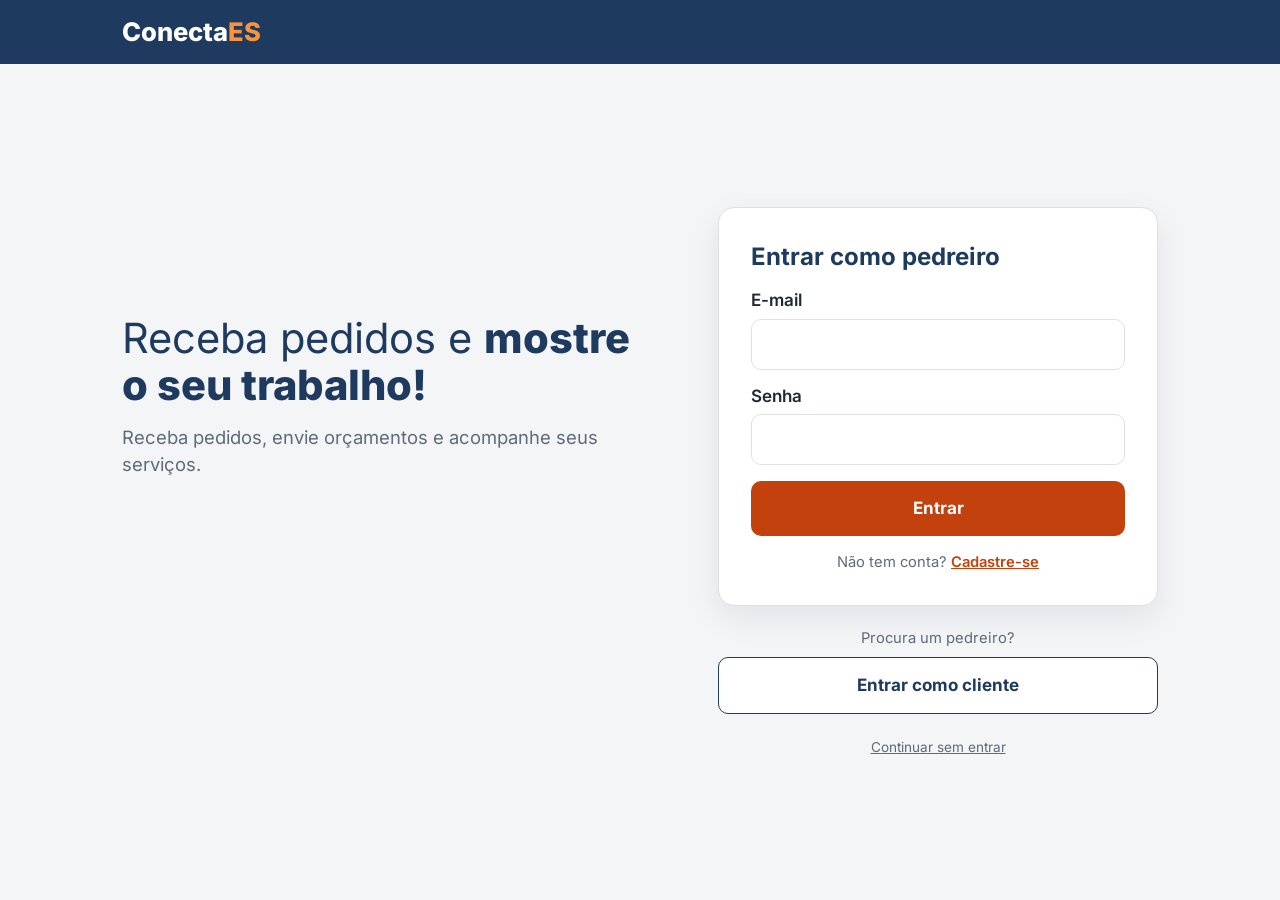
==== commit 3847fe8d: "Conversa com rolagem própria e caixa de escrever fixa embaixo Vale para o cliente (pedido) e para o " ====
--- a/atender.html
+++ b/atender.html
@@ -25,7 +25,7 @@
 
     <form class="enviar-mensagem" id="form-mensagem">
       <input id="mensagem" type="text" placeholder="Escreva uma mensagem" aria-label="Mensagem">
-      <button type="submit">Enviar</button>
+      <button type="submit" aria-label="Enviar mensagem" id="botao-enviar">Enviar</button>
     </form>
   </main>
 
--- a/css/estilo.css
+++ b/css/estilo.css
@@ -5,6 +5,9 @@
 
 /* Cores e medidas usadas no app inteiro. Mudar aqui muda em todo lugar. */
 :root {
+  /* Tijolos discretos desenhados em linhas brancas, usados no fundo azul
+     do topo da página inicial e das telas de entrar */
+  --tijolos: url("data:image/svg+xml,%3Csvg xmlns='http://www.w3.org/2000/svg' width='96' height='48'%3E%3Cg fill='none' stroke='%23ffffff' stroke-opacity='.07' stroke-width='2'%3E%3Cpath d='M0 1H96M0 25H96M48 1V25M0 25V48M96 25V48M24 25V48M72 25V48'/%3E%3C/g%3E%3C/svg%3E");
   --azul: #1e3a5f;          /* cabeçalho e textos de destaque */
   --laranja: #c2410c;       /* botões principais */
   --laranja-claro: #ffedd5; /* fundos de aviso */
@@ -92,6 +95,7 @@
   color: #fff;
 }
 .cabecalho h1 { margin: 0; font-size: 1.15rem; }
+.cabecalho h1 span { color: #fb923c; } /* o "ES" laranja da marca */
 .cabecalho a.voltar {
   display: flex;
   color: #fff;
@@ -306,17 +310,58 @@
   margin: 12px 0;
 }
 
-.enviar-mensagem { display: flex; gap: 8px; margin-top: 16px; }
-.enviar-mensagem input { flex: 1; }
+/* Conversa: caixa com rolagem própria, que mostra as mensagens mais recentes */
+.conversa {
+  max-height: 45vh;
+  overflow-y: auto;
+  margin: 12px 0;
+  padding: 0 12px 8px;
+  background: var(--cartao);
+  border: 1px solid var(--borda);
+  border-radius: var(--raio);
+  overscroll-behavior: contain;          /* rolar a conversa não rola a página */
+}
+.conversa-titulo {
+  position: sticky;
+  top: 0;
+  display: flex;
+  align-items: center;
+  gap: 6px;
+  margin: 0 -12px 4px;
+  padding: 10px 12px 8px;
+  background: var(--cartao);
+  border-bottom: 1px solid var(--borda);
+  color: var(--titulo);
+  font-weight: 700;
+  font-size: 0.9rem;
+}
+
+/* Caixa de escrever: fixa embaixo da tela, acima da barra de navegação */
+.enviar-mensagem {
+  position: fixed;
+  left: 0;
+  right: 0;
+  bottom: 64px;
+  z-index: 15;
+  display: flex;
+  gap: 8px;
+  padding: 10px 16px;
+  background: var(--fundo);
+  border-top: 1px solid var(--borda);
+}
+.enviar-mensagem input { flex: 1; border-radius: 999px; padding-left: 16px; }
 .enviar-mensagem button {
+  flex: none;
+  display: grid;
+  place-items: center;
+  width: 48px;
   border: none;
-  border-radius: 10px;
-  background: var(--azul);
-  color: #fff;
-  font: inherit;
-  font-weight: 700;
-  padding: 0 16px;
-}
+  border-radius: 50%;
+  background: var(--laranja);
+  color: #fff;
+  cursor: pointer;
+}
+body.com-chat { padding-bottom: 150px; } /* espaço para a caixa fixa não cobrir o fim */
 
 /* ---------- Estrelas da avaliação ---------- */
 .estrelas { display: flex; gap: 6px; justify-content: center; margin: 12px 0; }
@@ -374,19 +419,24 @@
 
 /* ---------- Tela de entrada ---------- */
 .entrada { min-height: 100vh; padding-bottom: 24px; }
-.marca { color: var(--titulo); font-size: 2rem; font-weight: 800; margin: 0; }
+.marca { display: block; color: var(--titulo); font-size: 2rem; font-weight: 800; margin: 0; text-decoration: none; }
+.marca-link { color: inherit; text-decoration: none; } /* logo do topo da busca: leva à página inicial */
 .marca span { color: var(--laranja); }
 
 /* Faixa do topo das telas de entrada e cadastro */
 .entrada-topo {
   padding: 48px 24px 72px;
   color: #fff;
-  /* azul por cima da foto, para o texto continuar legível */
-  background: linear-gradient(rgba(30, 58, 95, 0.88), rgba(30, 58, 95, 0.96)),
-              url("../img/obras/reboco-fachada.jpg") center / cover;
+  /* mesmo azul do topo da página inicial; os tijolos vêm do ::before */
+  position: relative;
+  background: linear-gradient(160deg, #24466f, var(--azul) 70%);
 }
 .entrada-topo > * { max-width: 392px; margin-left: auto; margin-right: auto; }
 .entrada-topo .marca { color: #fff; font-size: 2.4rem; }
+.destaque-entrada { display: none; } /* frase grande: só no computador */
+/* frase sempre com espaço para duas linhas: a faixa fica do mesmo
+   tamanho em entrar, cadastro e cadastro de pedreiro */
+.entrada-topo .slogan { min-height: 2.9em; }
 .entrada-topo .marca span { color: #fb923c; } /* laranja mais claro, para contrastar com o azul */
 .slogan { font-size: 1.15rem; margin: 2px auto 20px; opacity: 0.9; }
 .selos { list-style: none; padding: 0; font-size: 0.92rem; }
@@ -406,6 +456,15 @@
   .entrada-cartao { max-width: 440px; margin-left: auto; margin-right: auto; }
 }
 .entrada-cartao h1 { margin: 0 0 4px; font-size: 1.3rem; color: var(--titulo); }
+/* Cadastros mais compactos: menos espaço entre os campos e, quando há
+   largura, dois campos lado a lado (CPF e WhatsApp, e-mail e senha) */
+.compacto label { margin: 10px 0 4px; }
+.compacto input, .compacto select { padding: 10px 12px; }
+.compacto .opcao { margin: 0; padding: 6px 10px; font-size: 0.85rem; }
+.compacto .botao { margin-top: 14px; }
+@media (min-width: 472px) {
+  .campos-lado { display: grid; grid-template-columns: 1fr 1fr; gap: 0 12px; }
+}
 .entrada-cartao a { color: var(--laranja-texto); font-weight: 600; }
 .entrada-pedreiro { margin: 20px 16px 0; text-align: center; }
 
@@ -527,6 +586,130 @@
   *, *::before, *::after { animation: none !important; transition: none !important; }
   @view-transition { navigation: none; }
 }
+
+/* ---------- Ilustração do topo da página inicial ---------- */
+/* Os três passos só aparecem em telas largas (ver mais abaixo) */
+.vitrine-cartoes { display: none; }
+.vc-passo {
+  position: relative;
+  display: flex;
+  flex-direction: column;
+  align-items: center;
+  gap: 6px;
+  padding: 12px 6px 10px;
+  background: var(--cartao);
+  color: var(--texto);
+  border-radius: 14px;
+  box-shadow: 0 10px 24px rgba(0, 0, 0, 0.22);
+  font-size: 0.8rem;
+  line-height: 1.2;
+  text-align: center;
+  text-decoration: none;
+  /* entram um depois do outro ao abrir a página */
+  animation: passo-entra 0.5s ease both;
+  transition: transform 0.2s;
+}
+.vc-passo:nth-child(2) { animation-delay: 0.15s; }
+.vc-passo:nth-child(3) { animation-delay: 0.3s; }
+@keyframes passo-entra { from { opacity: 0; transform: translateY(12px); } }
+.vc-passo p { display: none; } /* a frase só cabe no computador */
+.vc-num {
+  position: absolute;
+  top: -7px;
+  left: -7px;
+  display: grid;
+  place-items: center;
+  width: 22px;
+  height: 22px;
+  border-radius: 50%;
+  background: var(--laranja);
+  color: #fff;
+  font-size: 0.75rem;
+  font-weight: 800;
+}
+.vc-icone {
+  display: grid;
+  place-items: center;
+  flex: none;
+  width: 36px;
+  height: 36px;
+  border-radius: 50%;
+  background: var(--laranja-claro);
+  color: var(--laranja-texto);
+}
+
+/* ---------- Minhas obras (área do pedreiro) ---------- */
+.minhas-obras { display: grid; grid-template-columns: repeat(2, 1fr); gap: 10px; }
+.minha-obra, .adicionar-obra {
+  position: relative;
+  margin: 0;
+  aspect-ratio: 4 / 3;
+  border-radius: 12px;
+  overflow: hidden;
+}
+.minha-obra img { width: 100%; height: 100%; object-fit: cover; display: block; }
+.minha-obra figcaption {
+  position: absolute;
+  left: 0; right: 0; bottom: 0;
+  padding: 14px 6px 5px;
+  background: linear-gradient(transparent, rgba(0, 0, 0, 0.7));
+  color: #fff;
+  font-size: 0.85rem;
+  font-weight: 600;
+  line-height: 1.2;
+}
+.remover-obra {
+  position: absolute;
+  top: 4px;
+  right: 4px;
+  display: grid;
+  place-items: center;
+  width: 28px;
+  height: 28px;
+  padding: 0;
+  border: none;
+  border-radius: 50%;
+  background: rgba(0, 0, 0, 0.6);
+  color: #fff;
+  cursor: pointer;
+}
+.remover-obra .icone { width: 16px; height: 16px; }
+.adicionar-obra {
+  display: flex;
+  flex-direction: column;
+  align-items: center;
+  justify-content: center;
+  gap: 6px;
+  border: 2px dashed var(--laranja-texto);
+  background: var(--laranja-claro);
+  color: var(--laranja-texto);
+  font: inherit;
+  font-size: 0.8rem;
+  font-weight: 700;
+  cursor: pointer;
+}
+.adicionar-obra .icone { width: 26px; height: 26px; }
+.form-obra { margin-top: 12px; }
+.form-obra[hidden] { display: none; } /* o estilo de cartão não pode mostrar o formulário escondido */
+.escolher-foto {
+  display: flex;
+  flex-direction: column;
+  align-items: center;
+  justify-content: center;
+  gap: 8px;
+  min-height: 140px;
+  margin: 10px 0 0;
+  border: 2px dashed var(--borda);
+  border-radius: 10px;
+  color: var(--titulo);
+  font-weight: 600;
+  text-align: center;
+  cursor: pointer;
+  overflow: hidden;
+}
+.escolher-foto img { width: 100%; max-height: 220px; object-fit: cover; }
+.escolher-foto span { display: flex; align-items: center; gap: 6px; padding: 8px; }
+@media (min-width: 900px) { .minhas-obras { grid-template-columns: repeat(3, 1fr); gap: 12px; } }
 
 /* ---------- Linha do tempo do pedido ---------- */
 .linha-tempo {
@@ -605,9 +788,25 @@
 .vitrine {
   padding: 20px 16px 28px;
   color: #fff;
-  background: linear-gradient(rgba(30, 58, 95, 0.9), rgba(30, 58, 95, 0.97)),
-              url("../img/obras/reboco-fachada.jpg") center / cover;
-}
+  /* Azul com leve degradê; faixa branca e laranja embaixo */
+  position: relative;
+  background: linear-gradient(160deg, #24466f, var(--azul) 70%);
+  border-bottom: 8px solid var(--laranja);
+  box-shadow: inset 0 -12px 0 #fff;
+}
+/* Tijolos discretos numa camada própria, que some atrás do texto:
+   no celular só aparecem embaixo; no computador, à direita */
+.vitrine::before, .entrada-topo::before {
+  content: "";
+  position: absolute;
+  inset: 0;
+  background: var(--tijolos);
+  -webkit-mask-image: linear-gradient(transparent 55%, #000);
+  mask-image: linear-gradient(transparent 55%, #000);
+  pointer-events: none;
+}
+.vitrine > *, .entrada-topo > * { position: relative; z-index: 1; }
+.vitrine h1 em { font-style: normal; color: #fb923c; }
 .vitrine > * { max-width: 528px; margin-left: auto; margin-right: auto; }
 .vitrine h1 { font-size: 1.45rem; line-height: 1.25; margin-top: 0; margin-bottom: 4px; }
 .vitrine .slogan { margin-bottom: 16px; }
@@ -808,8 +1007,8 @@
    menu no topo, conteúdo mais largo e mais colunas.
    ========================================================= */
 @media (min-width: 900px) {
-  /* Margem lateral que alinha cabeçalho e conteúdo numa faixa de 1080px */
-  :root { --margem: max(24px, calc((100vw - 1080px) / 2)); }
+  /* Margem lateral que alinha cabeçalho e conteúdo numa faixa de 1320px */
+  :root { --margem: max(32px, calc((100vw - 1320px) / 2)); }
 
   body { padding-bottom: 0; }
 
@@ -843,15 +1042,30 @@
   #conta { display: none; } /* o menu do topo já tem "Entrar" e "Pedidos" */
 
   .rodape-fixo { bottom: 0; }
+  .enviar-mensagem { bottom: 0; padding-left: calc(50% - 280px); padding-right: calc(50% - 280px); }
+  body.com-chat { padding-bottom: 90px; }
   .aviso-rapido { bottom: 32px; }
-  .rodape-fixo .botao { max-width: 820px; }
+  .rodape-fixo .botao { max-width: 960px; }
   .conteudo { padding: 24px 0 40px; }
   .conteudo.largo { max-width: none; padding-left: var(--margem); padding-right: var(--margem); }
-  .conteudo.medio { max-width: 820px; }
+  .conteudo.medio { max-width: 960px; }
 
   /* Página inicial */
-  .vitrine { padding: 56px var(--margem) 64px; }
-  .vitrine > * { max-width: 640px; margin-left: 0; }
+  /* No computador: texto e busca à esquerda, cartões do app à direita */
+  .vitrine {
+    position: relative;
+    overflow: hidden;
+    min-height: 460px;
+    display: flex;
+    flex-direction: column;
+    justify-content: center;
+    padding: 40px var(--margem);
+  }
+  .vitrine > * { position: relative; z-index: 1; max-width: 540px; margin-left: 0; margin-right: 0; }
+  .vitrine::before {
+    -webkit-mask-image: linear-gradient(90deg, transparent 38%, #000 70%);
+    mask-image: linear-gradient(90deg, transparent 38%, #000 70%);
+  }
   .vitrine h1 { font-size: 2.3rem; }
   .vitrine .slogan { font-size: 1.2rem; }
   .categorias { grid-template-columns: repeat(8, 1fr); gap: 12px; }
@@ -880,3 +1094,105 @@
   .obras { grid-template-columns: repeat(4, 1fr); }
   .perfil-capa { height: 220px; margin: -24px 0 0; border-radius: 0 0 18px 18px; }
 }
+
+/* Entrar e cadastros no computador: faixa fina com a marca no topo,
+   frase grande à esquerda e o formulário num cartão à direita */
+@media (min-width: 900px) {
+  .entrada {
+    position: relative;
+    display: grid;
+    grid-template-columns: 1fr 440px;
+    align-content: center;              /* o conjunto fica no meio da tela, na vertical */
+    column-gap: 72px;
+    max-width: 1100px;
+    margin: 0 auto;
+    padding: 112px 32px 48px;
+  }
+  .entrada::before {                   /* a faixa azul fina do topo, de ponta a ponta */
+    content: "";
+    position: absolute;
+    top: 0;
+    left: calc(50% - 50vw);
+    width: 100vw;
+    height: 64px;
+    background: var(--azul);
+  }
+  .entrada-topo {
+    position: static;                   /* a marca se posiciona pela tela inteira */
+    grid-column: 1;
+    grid-row: 1;
+    align-self: center;                 /* frase no meio da altura do cartão */
+    padding: 0;
+    background: none;
+    color: var(--texto);
+  }
+  .entrada-topo > * { max-width: none; margin-left: 0; margin-right: 0; }
+  .entrada-topo::before { display: none; } /* no computador não há fundo azul atrás do texto */
+  .entrada-topo .marca { z-index: 2; }
+  .entrada-topo .marca {               /* a marca vai para a faixa do topo */
+    position: absolute;
+    top: 13px;
+    left: 32px;
+    color: #fff;
+    font-size: 1.6rem;
+  }
+  .destaque-entrada {
+    display: block;
+    margin: 0 0 14px;
+    font-size: 2.6rem;
+    line-height: 1.15;
+    color: var(--titulo);
+  }
+  .destaque-entrada strong { font-weight: 800; }
+  .entrada-topo .slogan { min-height: 0; font-size: 1.15rem; color: var(--texto-suave); opacity: 1; }
+  .entrada-cartao {
+    grid-column: 2;
+    grid-row: 1;
+    margin: 0;
+    max-width: none;
+    padding: 32px;
+    border: 1px solid var(--borda);
+    box-shadow: 0 12px 32px rgba(15, 23, 42, 0.08);
+  }
+  .entrada-cartao h1 { font-size: 1.5rem; }
+  .entrada-pedreiro { grid-column: 2; grid-row: 2; max-width: none; margin: 20px 0 0; }
+  .entrada .reiniciar { grid-column: 2; grid-row: 3; margin-top: 24px; }
+}
+
+/* Telas largas: os passos viram cartões em escada, à direita do título */
+@media (min-width: 1250px) {
+  .vitrine > .vitrine-cartoes {
+    position: absolute;
+    top: 50%;
+    right: calc(var(--margem) + 10px);
+    display: flex;
+    flex-direction: column;
+    justify-content: center;
+    gap: 14px;
+    width: 520px;
+    max-width: none;
+    margin: 0;
+    transform: translateY(-50%);
+  }
+  .vc-passo {
+    flex-direction: row;
+    gap: 14px;
+    padding: 16px 18px;
+    border-radius: 16px;
+    box-shadow: 0 18px 40px rgba(0, 0, 0, 0.28);
+    font-size: 1rem;
+    line-height: 1.45;
+    text-align: left;
+  }
+  .vc-passo:nth-child(2) { margin-left: 40px; }
+  .vc-passo:nth-child(3) { margin-left: 80px; }
+  .vc-passo:hover { transform: translateX(-6px); }
+  .vc-passo p { display: block; margin: 2px 0 0; font-size: 0.88rem; color: var(--texto-suave); }
+  .vc-num { top: -8px; left: -8px; width: 24px; height: 24px; font-size: 0.8rem; }
+  .vc-icone { width: 42px; height: 42px; }
+}
+
+/* Telas grandes: busca em quatro colunas */
+@media (min-width: 1200px) {
+  .largo #lista:not(:empty) { grid-template-columns: repeat(4, 1fr); }
+}
